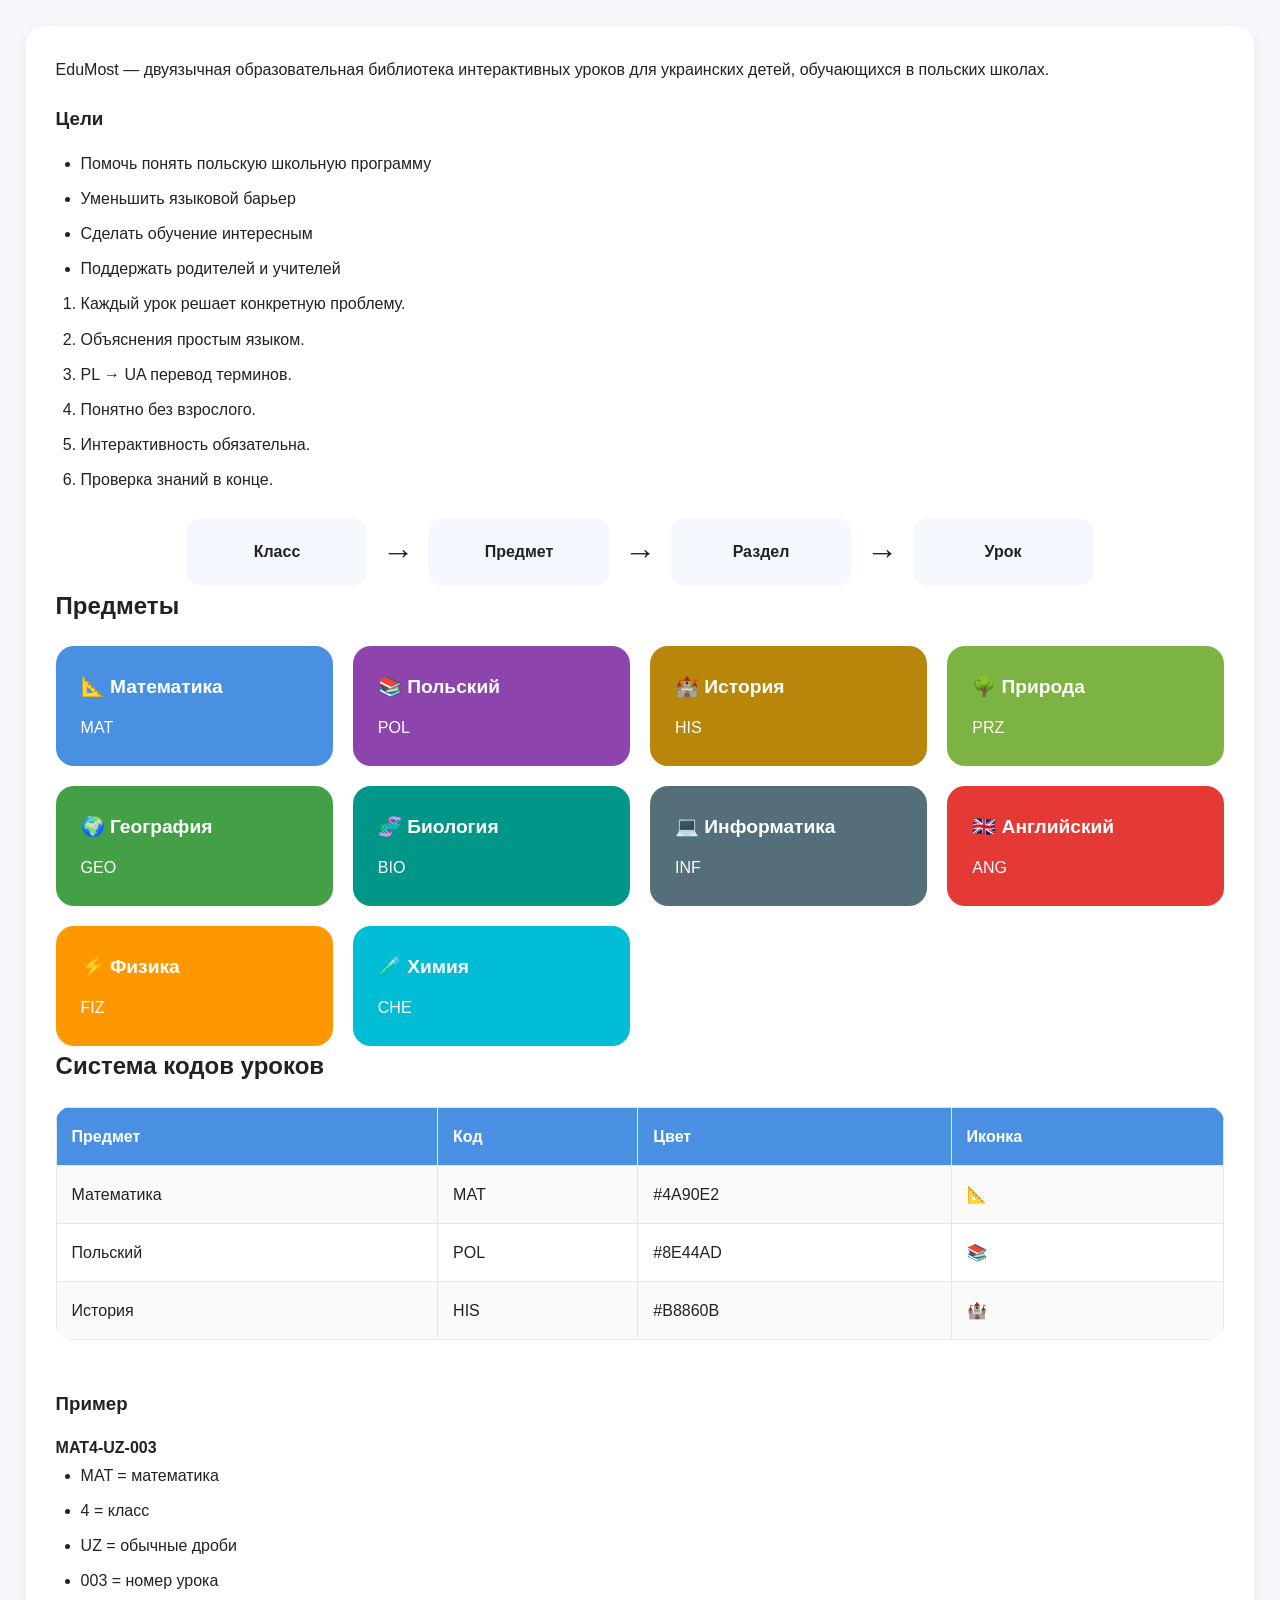
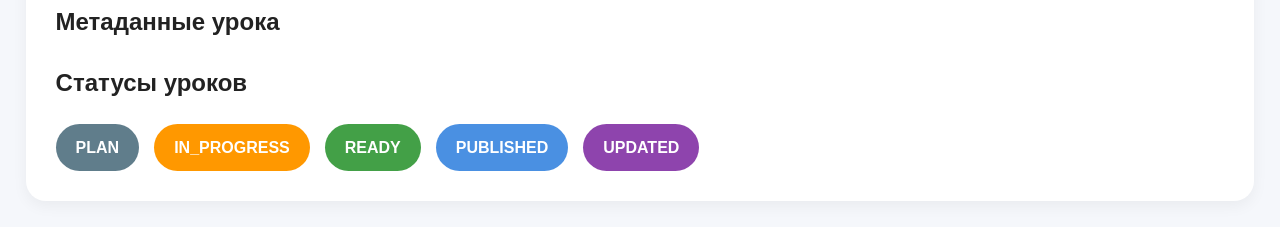
==== index.html @ 85cb3db7 "first commit" ====
<!-- index.html -->
<!DOCTYPE html>
<html lang="en">

<head>
    <meta charset="UTF-8">
    <meta name="viewport" content="width=device-width, initial-scale=1.0">
    <title>Document</title>
    <link rel="stylesheet" href="style.css">
</head>

<body>
    <section>
        <p>
            EduMost — двуязычная образовательная библиотека интерактивных уроков
            для украинских детей, обучающихся в польских школах.
        </p>

        <h3>Цели</h3>

        <ul>
            <li>Помочь понять польскую школьную программу</li>
            <li>Уменьшить языковой барьер</li>
            <li>Сделать обучение интересным</li>
            <li>Поддержать родителей и учителей</li>
        </ul>
        <ol>
            <li>Каждый урок решает конкретную проблему.</li>
            <li>Объяснения простым языком.</li>
            <li>PL → UA перевод терминов.</li>
            <li>Понятно без взрослого.</li>
            <li>Интерактивность обязательна.</li>
            <li>Проверка знаний в конце.</li>
        </ol>
        <div class="architecture">
            <div class="box">Класс</div>
            <div class="arrow">→</div>
            <div class="box">Предмет</div>
            <div class="arrow">→</div>
            <div class="box">Раздел</div>
            <div class="arrow">→</div>
            <div class="box">Урок</div>
        </div>
        <h2>Предметы</h2>

        <div class="subjects">

            
            <a href="matematyka.html" class="subject-link">
                <div class="subject-card mat">
                    <h4>📐 Математика</h4>
                    MAT
                </div>
            </a>

            <div class="subject-card pol">
                <h4>📚 Польский</h4>
                POL
            </div>

            <div class="subject-card his">
                <h4>🏰 История</h4>
                HIS
            </div>

            <div class="subject-card prz">
                <h4>🌳 Природа</h4>
                PRZ
            </div>

            <div class="subject-card geo">
                <h4>🌍 География</h4>
                GEO
            </div>

            <div class="subject-card bio">
                <h4>🧬 Биология</h4>
                BIO
            </div>

            <div class="subject-card inf">
                <h4>💻 Информатика</h4>
                INF
            </div>

            <div class="subject-card ang">
                <h4>🇬🇧 Английский</h4>
                ANG
            </div>

            <div class="subject-card fiz">
                <h4>⚡ Физика</h4>
                FIZ
            </div>

            <div class="subject-card che">
                <h4>🧪 Химия</h4>
                CHE
            </div>

        </div>
        <h2>Система кодов уроков</h2>

        <table>
            <tr>
                <th>Предмет</th>
                <th>Код</th>
                <th>Цвет</th>
                <th>Иконка</th>
            </tr>

            <tr>
                <td>Математика</td>
                <td>MAT</td>
                <td>#4A90E2</td>
                <td>📐</td>
            </tr>

            <tr>
                <td>Польский</td>
                <td>POL</td>
                <td>#8E44AD</td>
                <td>📚</td>
            </tr>

            <tr>
                <td>История</td>
                <td>HIS</td>
                <td>#B8860B</td>
                <td>🏰</td>
            </tr>

        </table>

        <br>

        <h3>Пример</h3>

        <p><strong>MAT4-UZ-003</strong></p>

        <ul>
            <li>MAT = математика</li>
            <li>4 = класс</li>
            <li>UZ = обычные дроби</li>
            <li>003 = номер урока</li>
        </ul>
        <h2>Метаданные урока</h2>
        <h2>Статусы уроков</h2>

        <div class="status-list">

            <div class="badge plan">PLAN</div>
            <div class="badge progress">IN_PROGRESS</div>
            <div class="badge ready">READY</div>
            <div class="badge published">PUBLISHED</div>
            <div class="badge updated">UPDATED</div>

        </div>
    </section>
</body>

</html>
---- style.css ----
* {
  margin: 0;
  padding: 0;
  box-sizing: border-box;
}

:root {
  --mat: #4a90e2;
  --pol: #8e44ad;
  --his: #b8860b;
  --prz: #7cb342;
  --geo: #43a047;
  --bio: #009688;
  --inf: #546e7a;
  --ang: #e53935;
  --fiz: #ff9800;
  --che: #00bcd4;
  --bg: #f5f7fb;
  --card: #ffffff;
  --text: #222;
  --border: #e3e8ef;
}

body {
  font-family: Inter, Arial, sans-serif;
  background: var(--bg);
  color: var(--text);
  line-height: 1.7;
  margin: 2%;
}

.container {
  width: min(1200px, 92%);
  margin: auto;
  padding: 40px 0;
}

header {
  background: linear-gradient(135deg, #4a90e2, #8e44ad);
  color: white;
  padding: 60px 30px;
  text-align: center;
  border-radius: 24px;
  margin-bottom: 30px;
}
header h1 {
  font-size: 3rem;
  margin-bottom: 10px;
}
header p {
  font-size: 1.2rem;
  opacity: 0.9;
}
nav {
  background: white;
  padding: 20px;
  border-radius: 16px;
  margin-bottom: 30px;
  box-shadow: 0 5px 15px rgba(0, 0, 0, 0.05);
}
nav ul {
  list-style: none;
  display: flex;
  flex-wrap: wrap;
  gap: 15px;
}
nav a {
  text-decoration: none;
  color: #333;
  font-weight: 600;
}
section {
  background: var(--card);
  padding: 30px;
  border-radius: 20px;
  margin-bottom: 25px;
  box-shadow: 0 5px 15px rgba(0, 0, 0, 0.05);
}
h2 {
  margin-bottom: 20px;
  color: #222;
}
h3 {
  margin-bottom: 15px;
  margin-top: 20px;
}
ul,
ol {
  margin-left: 25px;
}
li {
  margin-bottom: 8px;
}
.architecture {
  display: flex;
  justify-content: center;
  flex-wrap: wrap;
  gap: 15px;
  margin-top: 25px;
}
.box {
  padding: 20px;
  background: #f5f8ff;
  border-radius: 14px;
  min-width: 180px;
  text-align: center;
  font-weight: bold;
}
.arrow {
  font-size: 2rem;
  align-self: center;
}
.subjects {
  display: grid;
  grid-template-columns: repeat(auto-fit, minmax(220px, 1fr));
  gap: 20px;
}
.subject-card {
  color: white;
  padding: 25px;
  border-radius: 18px;
}
.subject-card h4 {
  margin-bottom: 10px;
  font-size: 1.2rem;
}
.mat {
  background: var(--mat);
}
.pol {
  background: var(--pol);
}
.his {
  background: var(--his);
}
.prz {
  background: var(--prz);
}
.geo {
  background: var(--geo);
}
.bio {
  background: var(--bio);
}
.inf {
  background: var(--inf);
}
.ang {
  background: var(--ang);
}
.fiz {
  background: var(--fiz);
}
.che {
  background: var(--che);
}
table {
  width: 100%;
  border-collapse: collapse;
  overflow: hidden;
  border-radius: 15px;
}
th {
  background: #4a90e2;
  color: white;
}
th,
td {
  padding: 15px;
  border: 1px solid var(--border);
  text-align: left;
}
tr:nth-child(even) {
  background: #fafafa;
}
.cards {
  display: grid;
  grid-template-columns: repeat(auto-fit, minmax(280px, 1fr));
  gap: 20px;
}
.card {
  background: white;
  padding: 25px;
  border-radius: 16px;
  border: 1px solid var(--border);
}
.status-list {
  display: flex;
  gap: 15px;
  flex-wrap: wrap;
}
.badge {
  padding: 10px 20px;
  border-radius: 50px;
  color: white;
  font-weight: bold;
}
.plan {
  background: #607d8b;
}
.progress {
  background: #ff9800;
}
.ready {
  background: #43a047;
}
.published {
  background: #4a90e2;
}
.updated {
  background: #8e44ad;
}
footer {
  text-align: center;
  padding: 30px;
  color: #777;
}

.subject-card {
    cursor: pointer;
}
.subject-link {
    text-decoration: none; /* убрать подчеркивание */
    color: inherit; /* наследовать цвет текста */
    display: block; /* ссылка занимает всю карточку */
}
.subject-link,
.subject-link:visited,
.subject-link:hover,
.subject-link:active {
    text-decoration: none;
    color: inherit;
}
@media (max-width: 768px) {
  header h1 {
    font-size: 2rem;
  }
  .architecture {
    flex-direction: column;
  }
  .arrow {
    transform: rotate(90deg);
  }
  table {
    display: block;
    overflow-x: auto;
  }
}
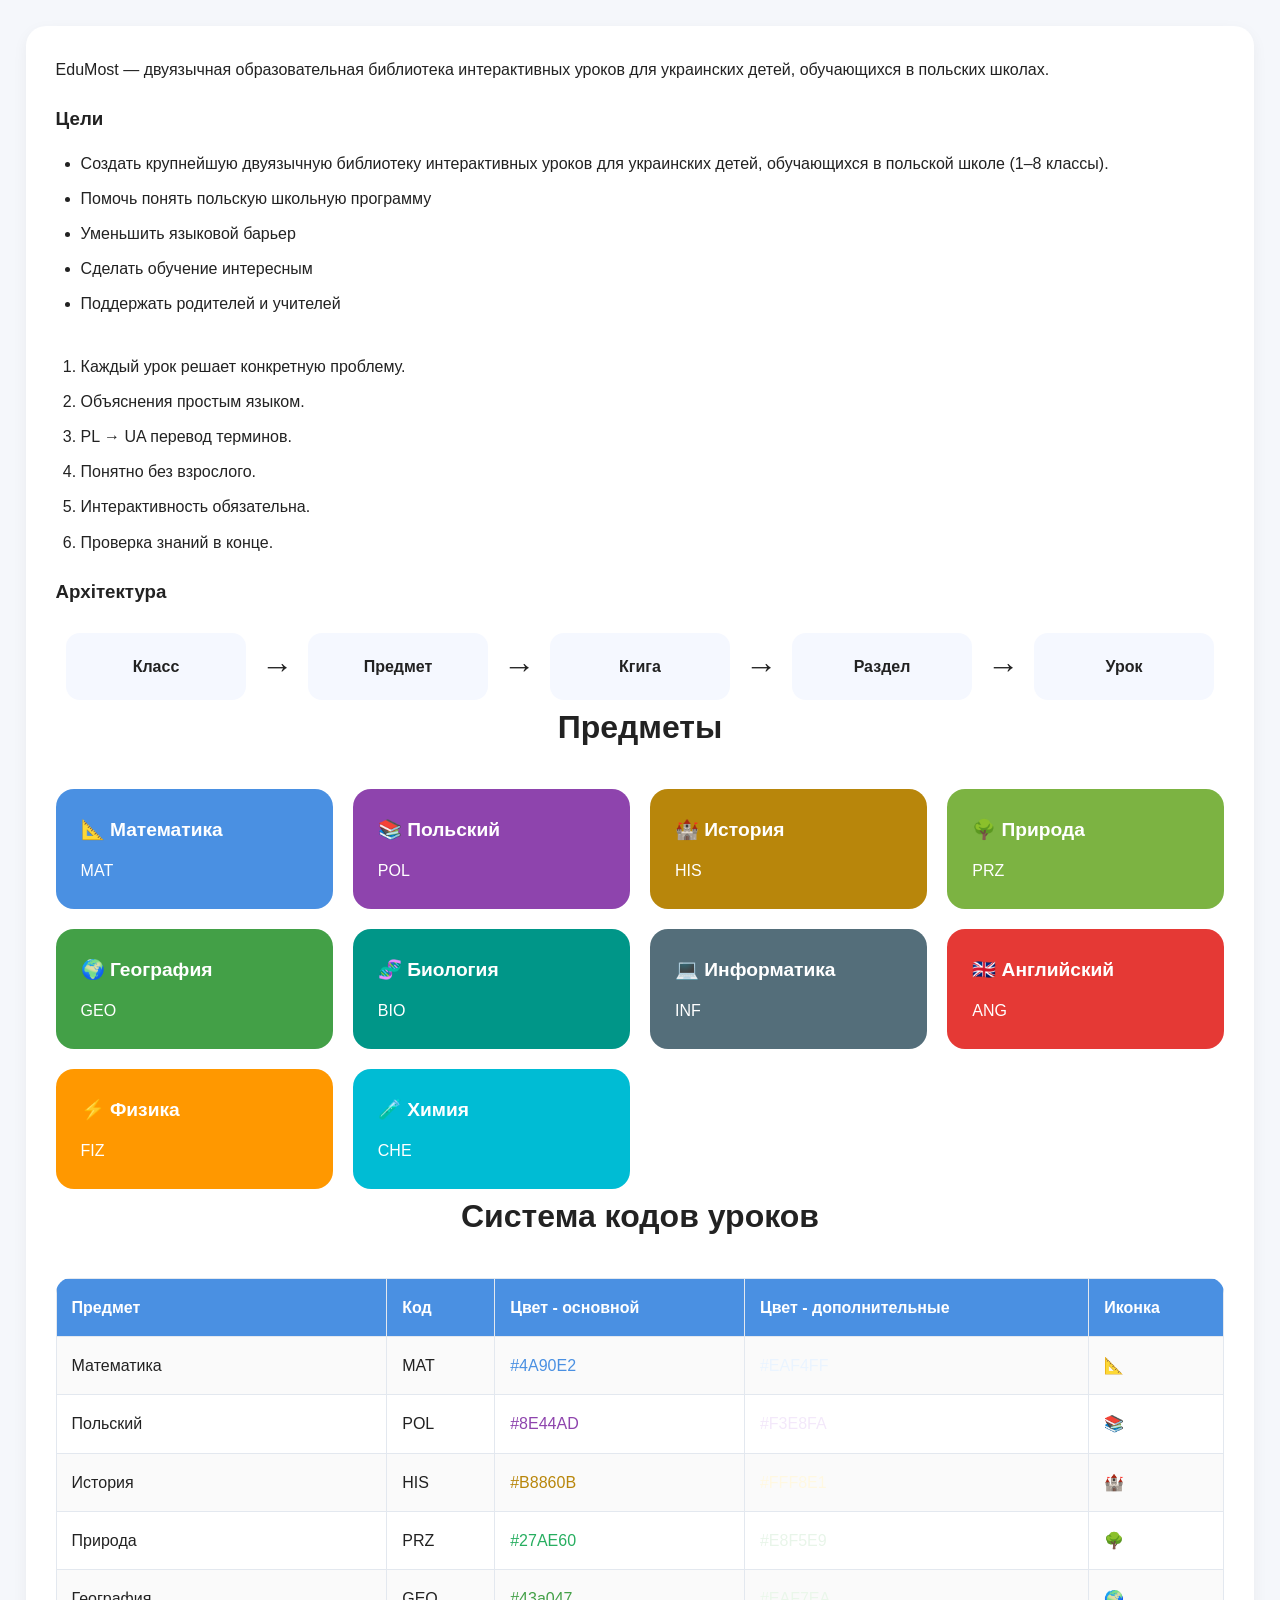
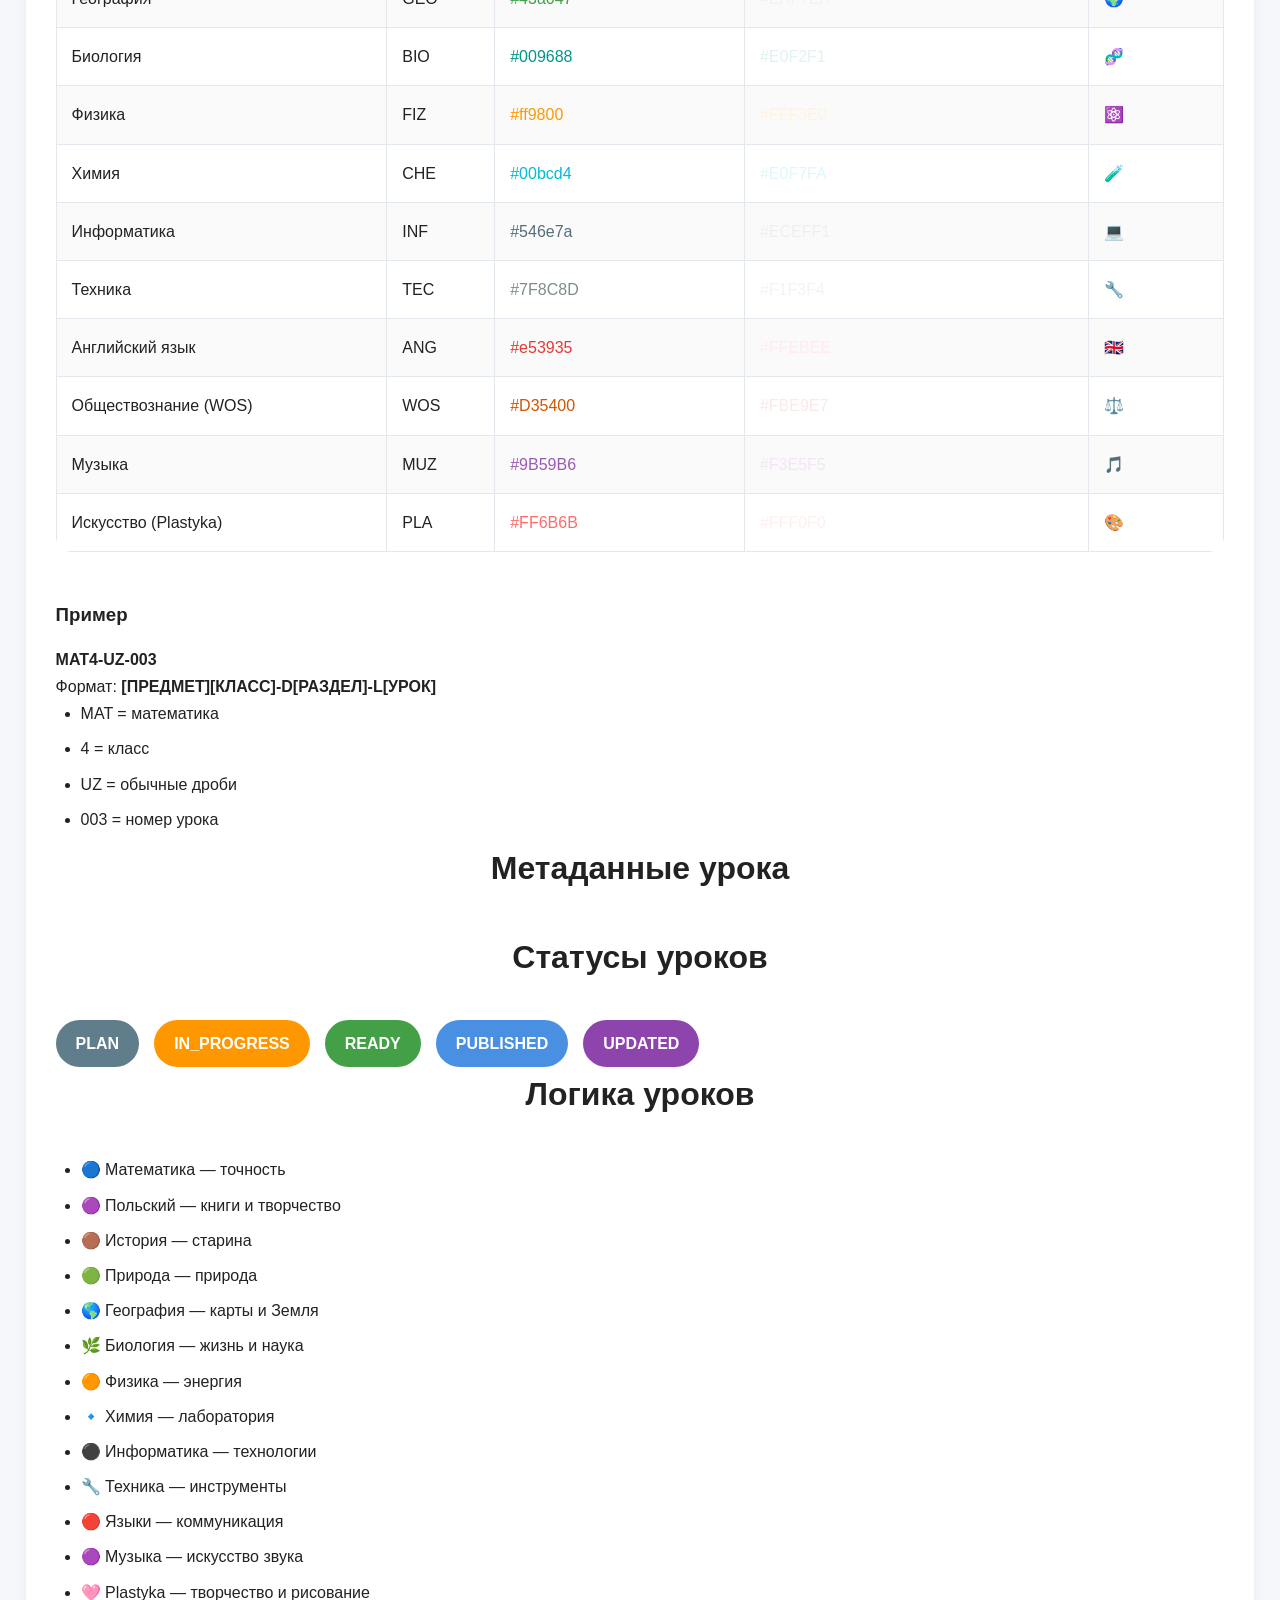
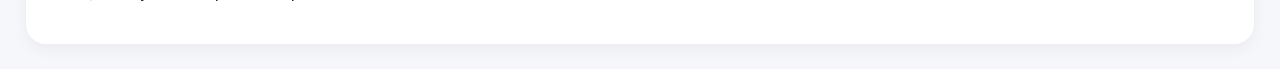
==== commit 7b883fe2: "add matematyka" ====
--- a/index.html
+++ b/index.html
@@ -7,6 +7,7 @@
     <meta name="viewport" content="width=device-width, initial-scale=1.0">
     <title>Document</title>
     <link rel="stylesheet" href="style.css">
+    <link rel="stylesheet" href="stylesEdu~MostCatalog">    
 </head>
 
 <body>
@@ -19,11 +20,12 @@
         <h3>Цели</h3>
 
         <ul>
+            <li>Создать крупнейшую двуязычную библиотеку интерактивных уроков для украинских детей, обучающихся в польской школе (1–8 классы).</li>
             <li>Помочь понять польскую школьную программу</li>
             <li>Уменьшить языковой барьер</li>
             <li>Сделать обучение интересным</li>
             <li>Поддержать родителей и учителей</li>
-        </ul>
+        </ul><br>
         <ol>
             <li>Каждый урок решает конкретную проблему.</li>
             <li>Объяснения простым языком.</li>
@@ -32,10 +34,13 @@
             <li>Интерактивность обязательна.</li>
             <li>Проверка знаний в конце.</li>
         </ol>
+        <h3>Архітектура</h3>
         <div class="architecture">
             <div class="box">Класс</div>
             <div class="arrow">→</div>
             <div class="box">Предмет</div>
+            <div class="arrow">→</div>
+            <div class="box">Кгига</div>
             <div class="arrow">→</div>
             <div class="box">Раздел</div>
             <div class="arrow">→</div>
@@ -43,9 +48,7 @@
         </div>
         <h2>Предметы</h2>
 
-        <div class="subjects">
-
-            
+        <div class="subjects">            
             <a href="matematyka.html" class="subject-link">
                 <div class="subject-card mat">
                     <h4>📐 Математика</h4>
@@ -105,39 +108,121 @@
             <tr>
                 <th>Предмет</th>
                 <th>Код</th>
-                <th>Цвет</th>
+                <th>Цвет - основной</th>
+                <th>Цвет - дополнительные</th>
                 <th>Иконка</th>
             </tr>
 
             <tr>
                 <td>Математика</td>
                 <td>MAT</td>
-                <td>#4A90E2</td>
+                <td style="color: #4A90E2;">#4A90E2</td>
+                <td><span style="color: #EAF4FF;">#EAF4FF</span></td>
                 <td>📐</td>
             </tr>
 
             <tr>
                 <td>Польский</td>
                 <td>POL</td>
-                <td>#8E44AD</td>
+                <td style="color: #8E44AD;">#8E44AD</td>
+                <td><span style="color: #F3E8FA;">#F3E8FA</span></td>
                 <td>📚</td>
             </tr>
 
             <tr>
                 <td>История</td>
                 <td>HIS</td>
-                <td>#B8860B</td>
+                <td style="color: #B8860B;">#B8860B</td>
+                <td><span style="color: #FFF8E1;">#FFF8E1</span></td>
                 <td>🏰</td>
             </tr>
-
+            <tr>
+                <td>Природа</td>
+                <td>PRZ</td>
+                <td style="color: #27AE60;">#27AE60</td>
+                <td><span style="color: #E8F5E9;">#E8F5E9</span></td>
+                <td>🌳 </td>
+            </tr>
+            <tr>
+                <td>География</td>
+                <td>GEO</td>
+                <td style="color: #43a047;">#43a047</td>
+                <td><span style="color: #EAF7EA;">#EAF7EA</span></td>
+                <td>🌍</td>
+            </tr>
+            <tr>
+                <td>Биология</td>
+                <td>BIO</td>
+                <td style="color: #009688;">#009688</td>
+                <td><span style="color: #E0F2F1;">#E0F2F1</span></td>
+                <td>🧬</td>
+            </tr>
+            <tr>
+                <td>Физика</td>
+                <td>FIZ</td>
+                <td style="color: #ff9800;">#ff9800</td>
+                <td><span style="color: #FFF3E0;">#FFF3E0</span></td>
+                <td>⚛️</td>
+            </tr>
+            <tr>
+                <td>Химия</td>
+                <td>CHE</td>
+                <td style="color: #00bcd4;">#00bcd4</td>
+                <td><span style="color: #E0F7FA;">#E0F7FA</span> </td>
+                <td>🧪</td>
+            </tr>
+            <tr>
+                <td>Информатика</td>
+                <td>INF</td>
+                <td style="color: #546e7a;">#546e7a</td>
+                <td><span style="color: #ECEFF1;">#ECEFF1</span></td>
+                <td>💻</td>
+            </tr>
+            <tr>
+                <td>Техника</td>
+                <td>TEC</td>
+                <td style="color: #7F8C8D;">#7F8C8D</td>
+                <td><span style="color: #F1F3F4;">#F1F3F4</span></td>
+                <td>🔧</td>
+            </tr>
+            <tr>
+                <td>Английский язык</td>
+                <td>ANG</td>
+                <td style="color: #e53935;">#e53935</td>
+                <td><span style="color: #FFEBEE;">#FFEBEE</span></td>
+                <td>🇬🇧</td>
+            </tr>
+            <tr>
+                <td>Обществознание (WOS)</td>
+                <td>WOS</td>
+                <td style="color: #D35400;">#D35400</td>
+                <td><span style="color: #FBE9E7;">#FBE9E7</span></td>
+                <td>⚖️</td>
+            </tr>
+
+            <tr>
+                <td>Музыка</td>
+                <td>MUZ</td>
+                <td style="color: #9B59B6;">#9B59B6</td>
+                <td><span style="color: #F3E5F5;">#F3E5F5</span></td>
+                <td>🎵</td>
+            </tr>
+            <tr>
+                <td>Искусство (Plastyka)</td>
+                <td>PLA</td>
+                <td style="color: #FF6B6B;">#FF6B6B</td>
+                <td><span style="color: #FFF0F0;">#FFF0F0</span></td>
+                <td>🎨</td>
+            </tr>
         </table>
 
         <br>
 
+
         <h3>Пример</h3>
 
         <p><strong>MAT4-UZ-003</strong></p>
-
+        <p class="p20">Формат: <b>[ПРЕДМЕТ][КЛАСС]-D[РАЗДЕЛ]-L[УРОК]</b></p>
         <ul>
             <li>MAT = математика</li>
             <li>4 = класс</li>
@@ -156,6 +241,22 @@
             <div class="badge updated">UPDATED</div>
 
         </div>
+        <h2>Логика уроков</h2>
+        <ul>
+            <li>🔵 Математика — точность</li>
+            <li>🟣 Польский — книги и творчество</li>
+            <li>🟤 История — старина</li>
+            <li>🟢 Природа — природа</li>
+            <li>🌎 География — карты и Земля</li>
+            <li>🌿 Биология — жизнь и наука</li>
+            <li>🟠 Физика — энергия</li>
+            <li>🔹 Химия — лаборатория</li>
+            <li>⚫ Информатика — технологии</li>
+            <li>🔧 Техника — инструменты</li>
+            <li>🔴 Языки — коммуникация</li>
+            <li>🟣 Музыка — искусство звука</li>
+            <li>🩷 Plastyka — творчество и рисование</li>
+        </ul>
     </section>
 </body>
 
--- a/style.css
+++ b/style.css
@@ -77,8 +77,11 @@
   box-shadow: 0 5px 15px rgba(0, 0, 0, 0.05);
 }
 h2 {
-  margin-bottom: 20px;
-  color: #222;
+    text-align: center;
+    margin-bottom: 35px;
+    font-size: 2rem;
+   color: #222;
+
 }
 h3 {
   margin-bottom: 15px;
@@ -246,3 +249,11 @@
     overflow-x: auto;
   }
 }
+
+/*  */
+.flex{
+  display: flex;
+  gap: 2%;
+  justify-content: space-around;
+  margin: 15px;
+}
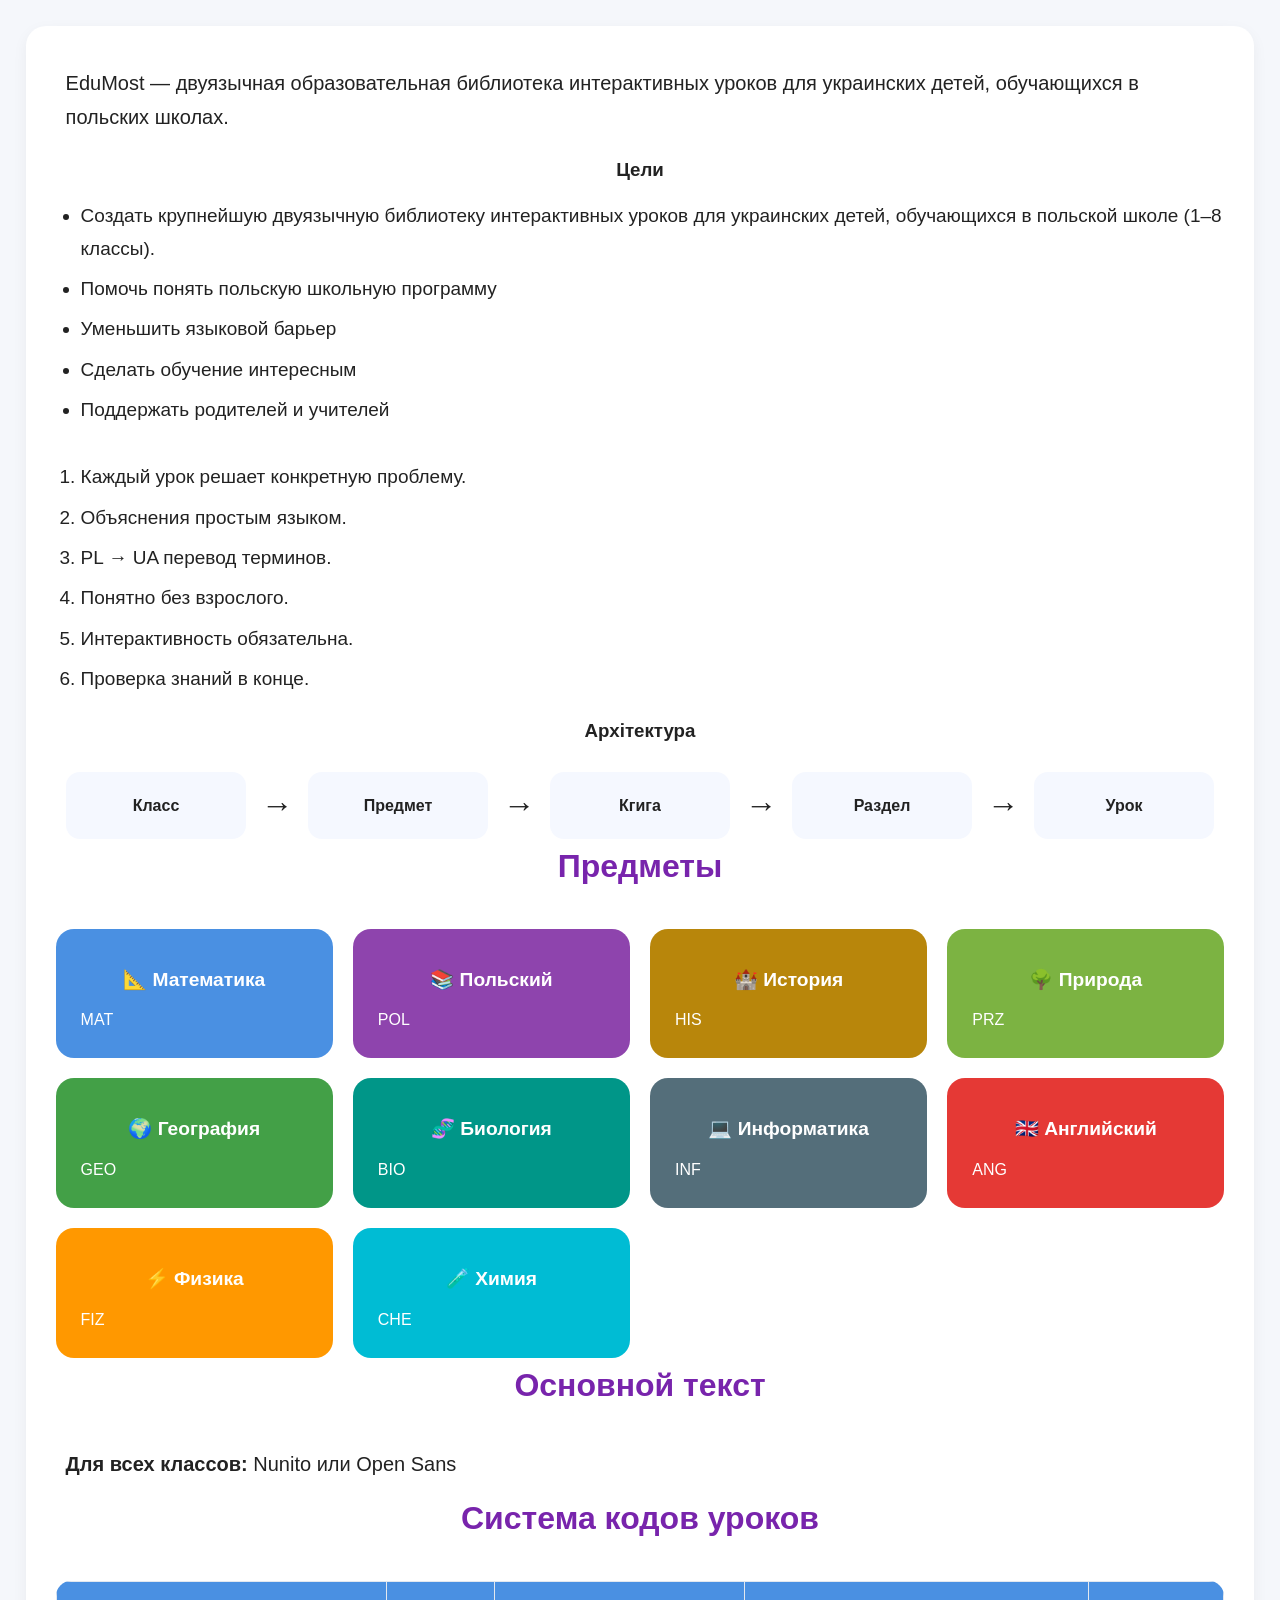
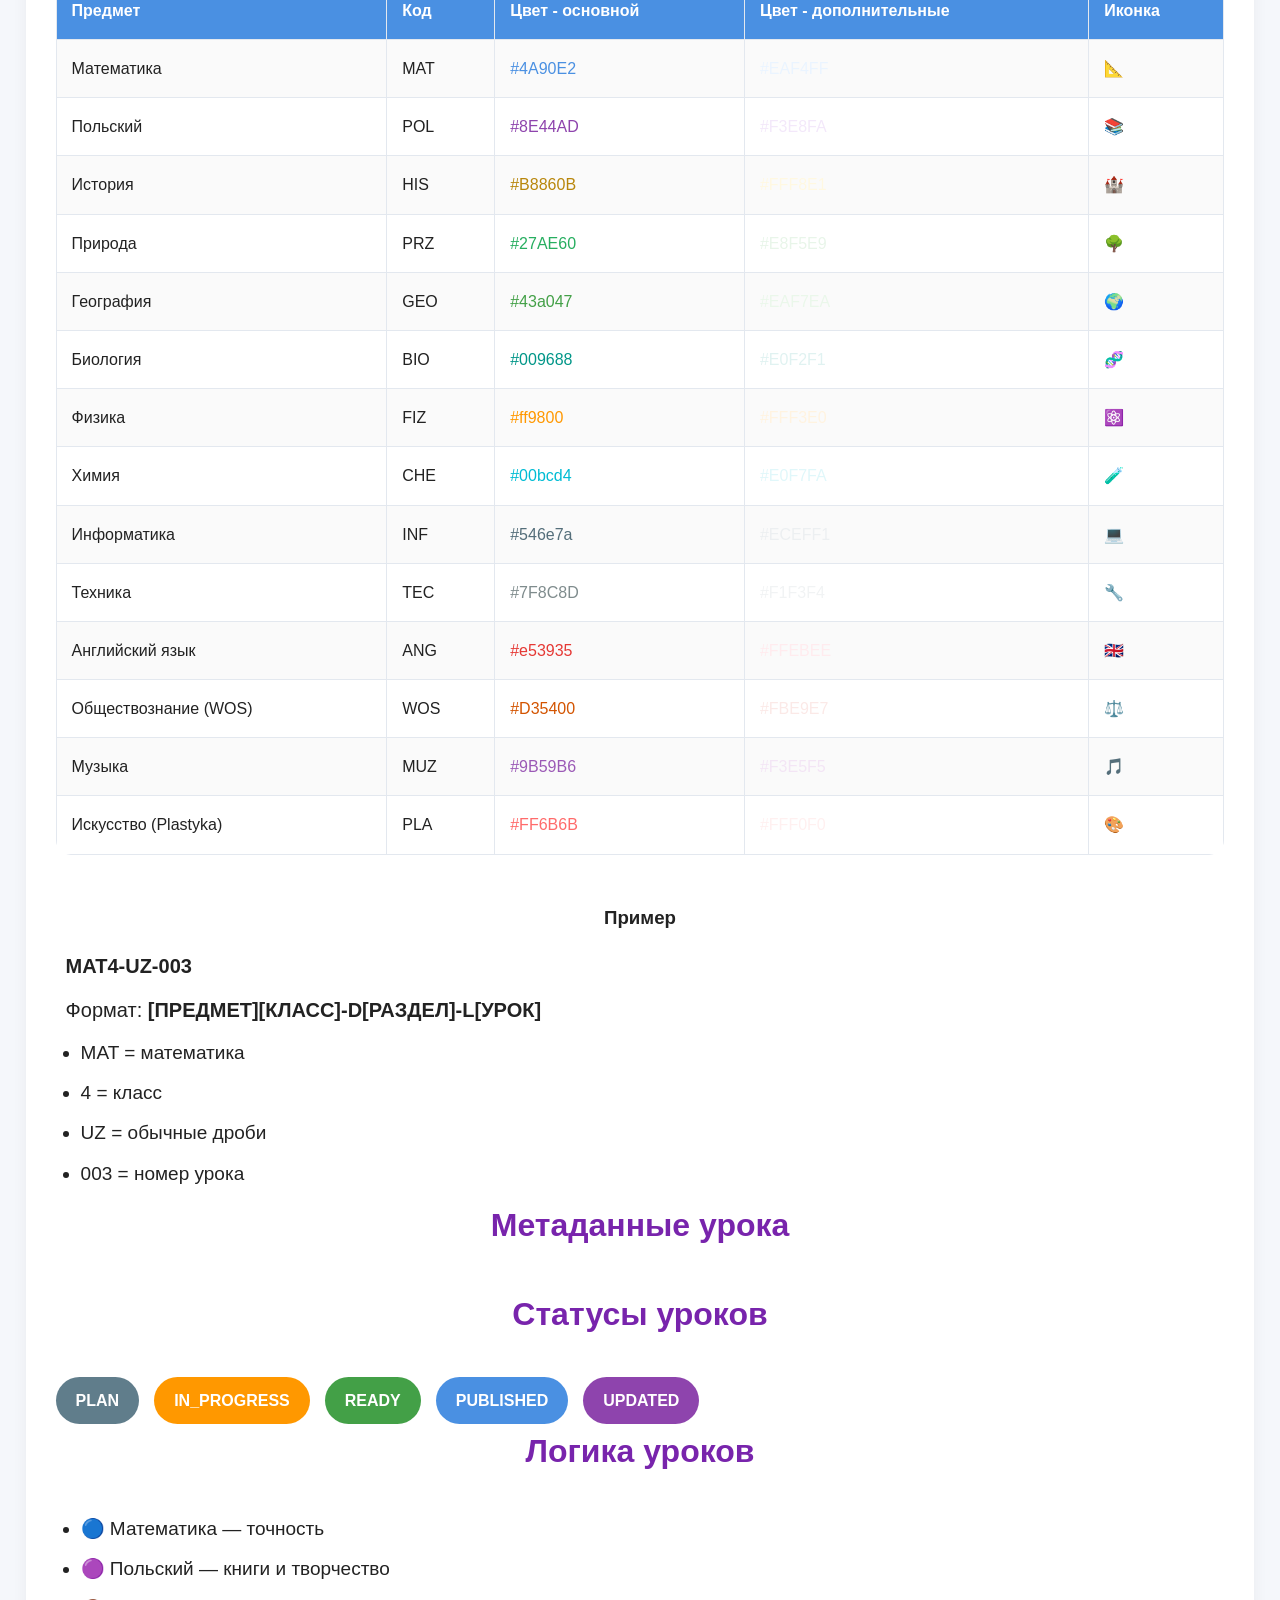
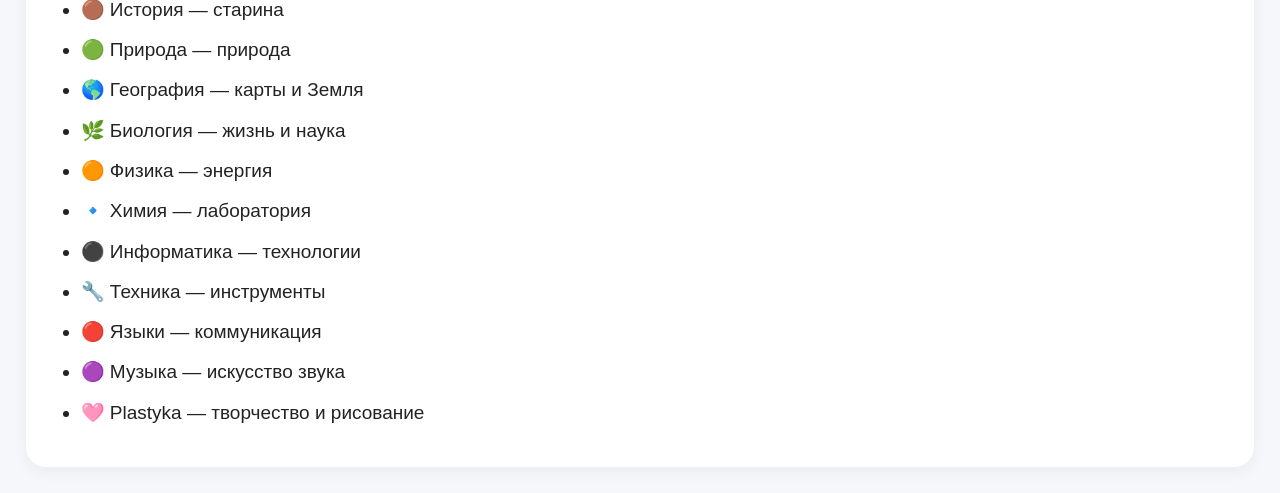
==== commit 0eba3d19: "end historia" ====
--- a/index.html
+++ b/index.html
@@ -7,7 +7,7 @@
     <meta name="viewport" content="width=device-width, initial-scale=1.0">
     <title>Document</title>
     <link rel="stylesheet" href="style.css">
-    <link rel="stylesheet" href="stylesEdu~MostCatalog">    
+    <link rel="stylesheet" href="stylesEdu~MostCatalog">
 </head>
 
 <body>
@@ -20,7 +20,8 @@
         <h3>Цели</h3>
 
         <ul>
-            <li>Создать крупнейшую двуязычную библиотеку интерактивных уроков для украинских детей, обучающихся в польской школе (1–8 классы).</li>
+            <li>Создать крупнейшую двуязычную библиотеку интерактивных уроков для украинских детей, обучающихся в
+                польской школе (1–8 классы).</li>
             <li>Помочь понять польскую школьную программу</li>
             <li>Уменьшить языковой барьер</li>
             <li>Сделать обучение интересным</li>
@@ -48,7 +49,7 @@
         </div>
         <h2>Предметы</h2>
 
-        <div class="subjects">            
+        <div class="subjects">
             <a href="matematyka.html" class="subject-link">
                 <div class="subject-card mat">
                     <h4>📐 Математика</h4>
@@ -56,15 +57,19 @@
                 </div>
             </a>
 
-            <div class="subject-card pol">
-                <h4>📚 Польский</h4>
-                POL
-            </div>
-
-            <div class="subject-card his">
-                <h4>🏰 История</h4>
-                HIS
-            </div>
+            <a href="polski.html" class="subject-link">
+                <div class="subject-card pol">
+                    <h4>📚 Польский</h4>
+                    POL
+                </div>
+            </a>
+
+            <a href="historia.html" class="subject-link">
+                <div class="subject-card his">
+                    <h4>🏰 История</h4>
+                    HIS
+                </div>
+            </a>
 
             <div class="subject-card prz">
                 <h4>🌳 Природа</h4>
@@ -102,6 +107,8 @@
             </div>
 
         </div>
+        <h2>Основной текст</h2>
+        <p><b>Для всех классов:</b> Nunito или Open Sans</p>
         <h2>Система кодов уроков</h2>
 
         <table>
--- a/style.css
+++ b/style.css
@@ -77,15 +77,23 @@
   box-shadow: 0 5px 15px rgba(0, 0, 0, 0.05);
 }
 h2 {
-    text-align: center;
-    margin-bottom: 35px;
-    font-size: 2rem;
-   color: #222;
-
+  text-align: center;
+  margin-bottom: 35px;
+  font-size: 2rem;
+  color: #7824ac;
+  text-align: center;
 }
 h3 {
   margin-bottom: 15px;
   margin-top: 20px;
+  text-align: center;
+}
+h4 {
+  margin-bottom: 15px;
+  margin-top: 10px;
+  text-align: center;
+  font-size: 1.5rem;
+  /* color: #108175; */
 }
 ul,
 ol {
@@ -93,6 +101,18 @@
 }
 li {
   margin-bottom: 8px;
+  font-size: 19px;
+}
+p{
+  font-size: 20px;
+  margin: 10px;
+}
+pre{
+  font-size: 20px;
+  color: rgb(77, 45, 45);
+  font-weight: 700;
+  margin-left: -150px;
+  max-width: 100%;
 }
 .architecture {
   display: flex;
@@ -220,19 +240,19 @@
 }
 
 .subject-card {
-    cursor: pointer;
+  cursor: pointer;
 }
 .subject-link {
-    text-decoration: none; /* убрать подчеркивание */
-    color: inherit; /* наследовать цвет текста */
-    display: block; /* ссылка занимает всю карточку */
+  text-decoration: none; /* убрать подчеркивание */
+  color: inherit; /* наследовать цвет текста */
+  display: block; /* ссылка занимает всю карточку */
 }
 .subject-link,
 .subject-link:visited,
 .subject-link:hover,
 .subject-link:active {
-    text-decoration: none;
-    color: inherit;
+  text-decoration: none;
+  color: inherit;
 }
 @media (max-width: 768px) {
   header h1 {
@@ -251,9 +271,13 @@
 }
 
 /*  */
-.flex{
+.flex {
   display: flex;
   gap: 2%;
   justify-content: space-around;
   margin: 15px;
-}
+  max-width: 100%;
+}
+.flex div{
+  width: 90%;
+}
